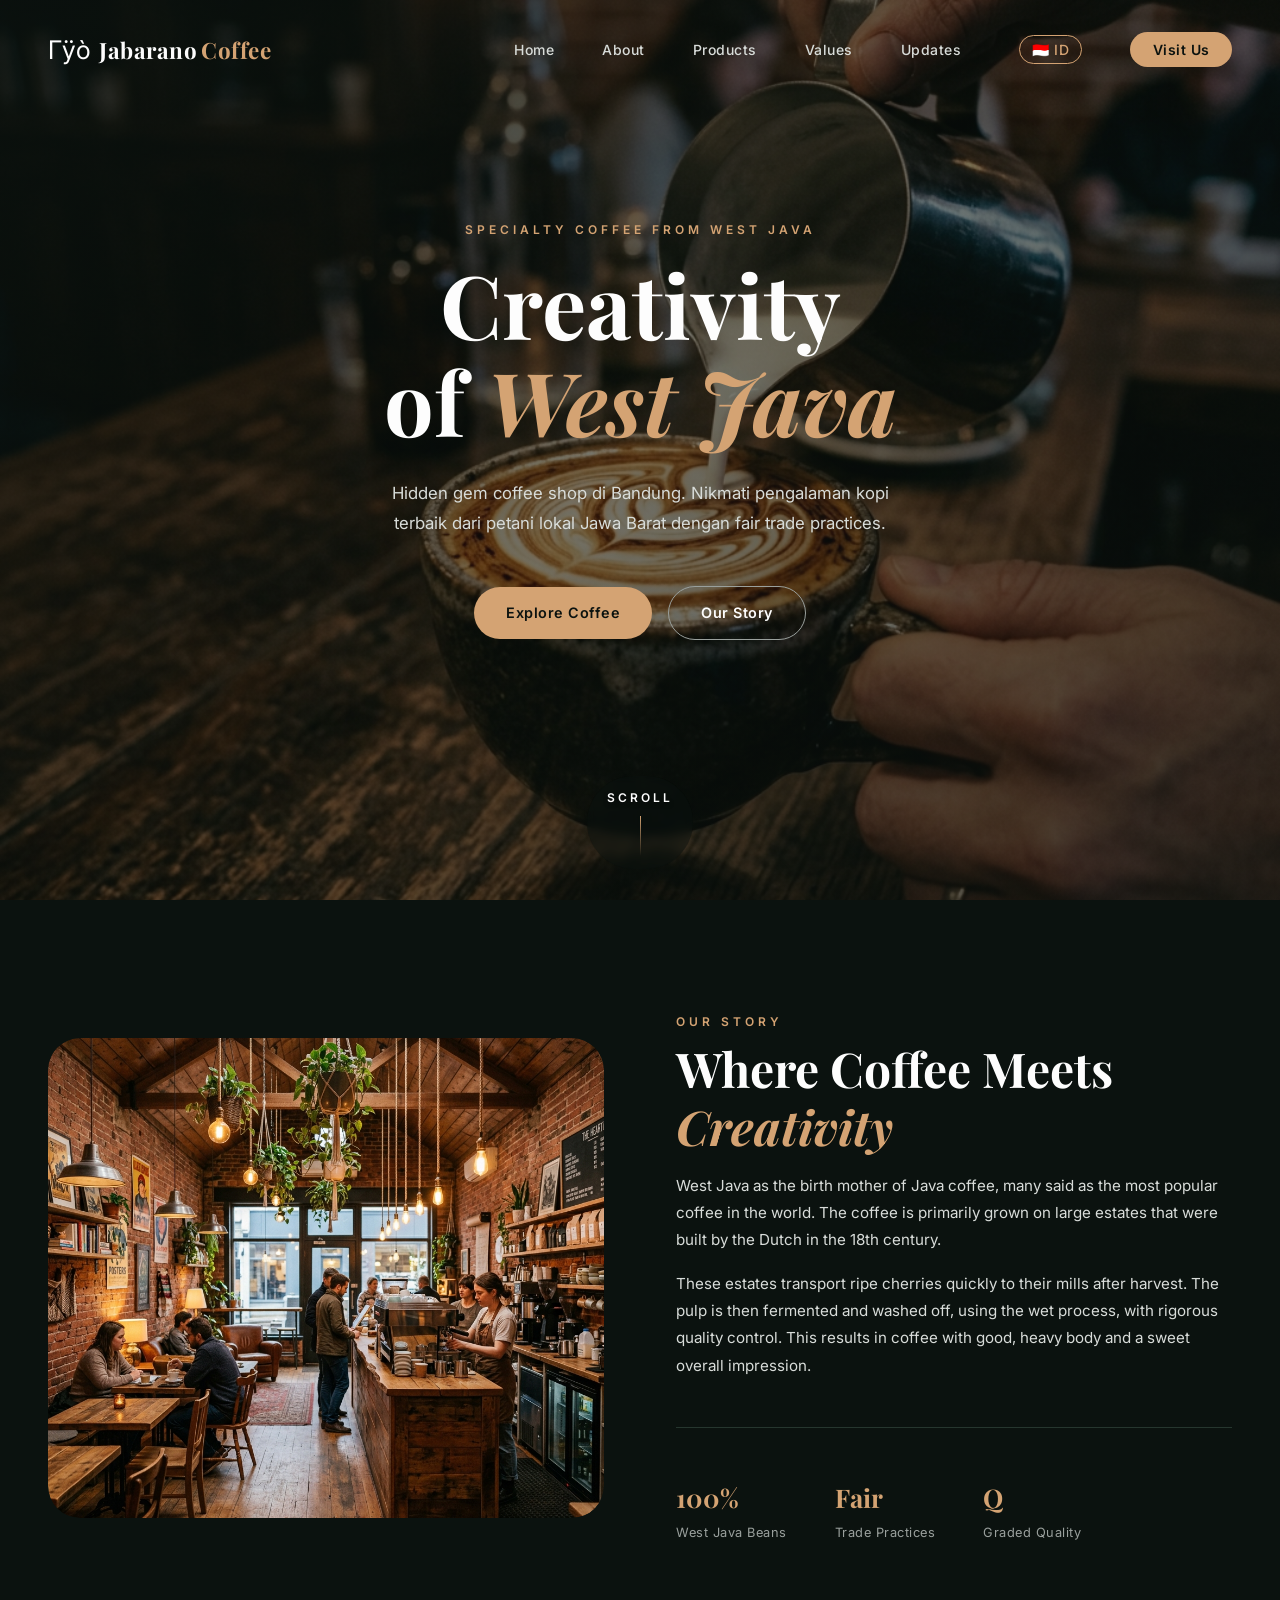
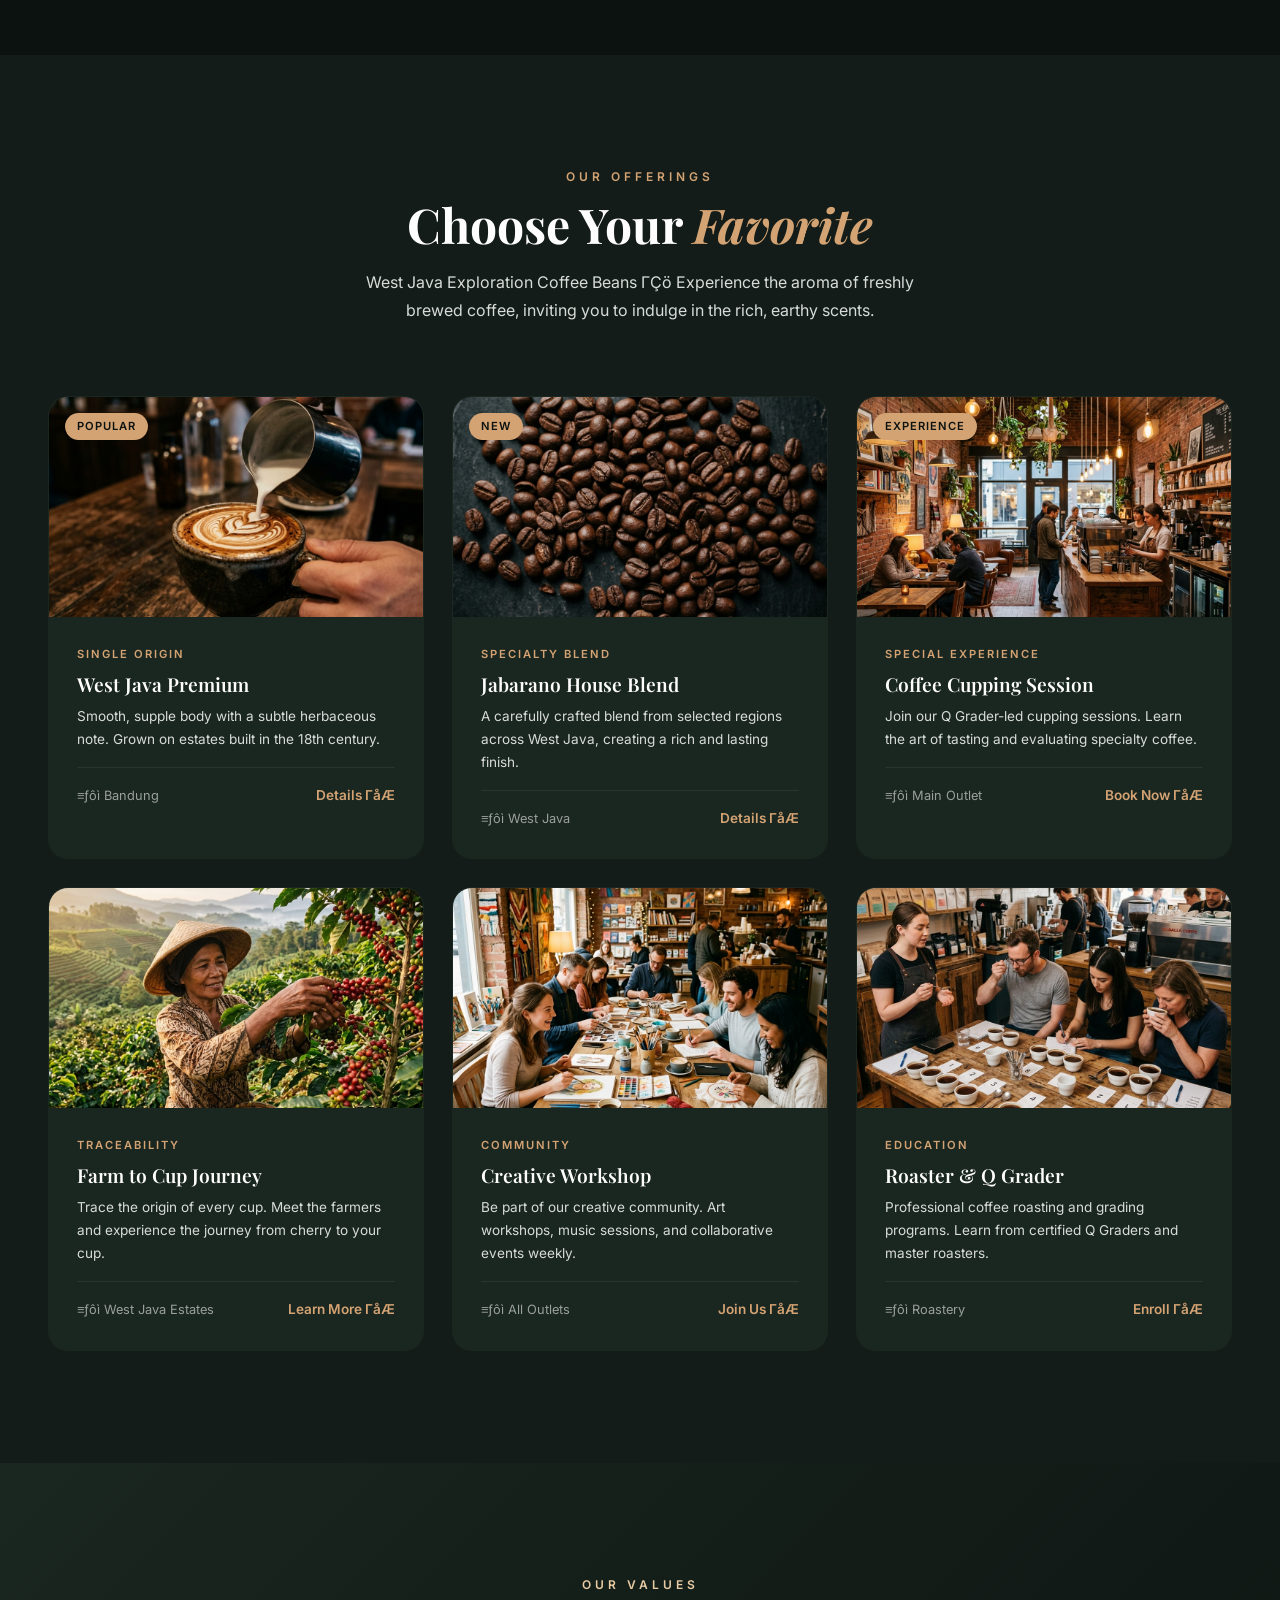
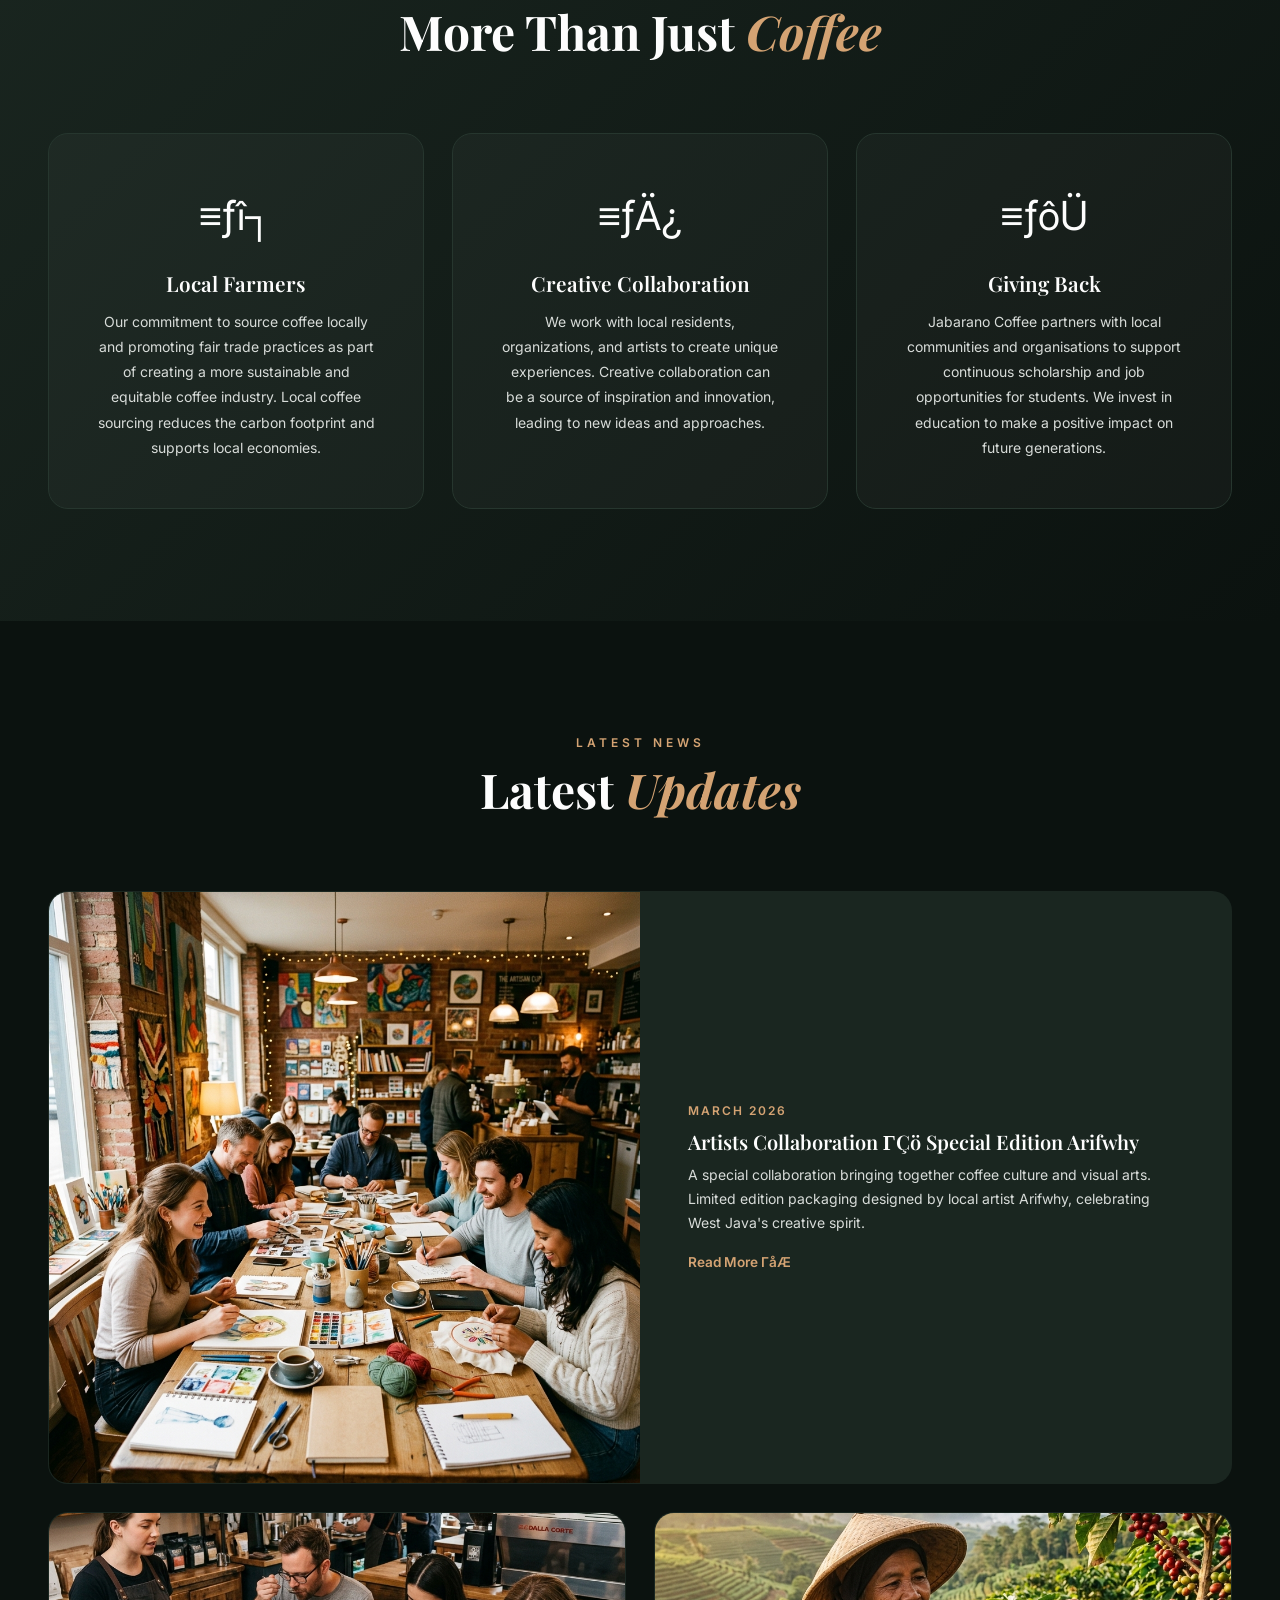
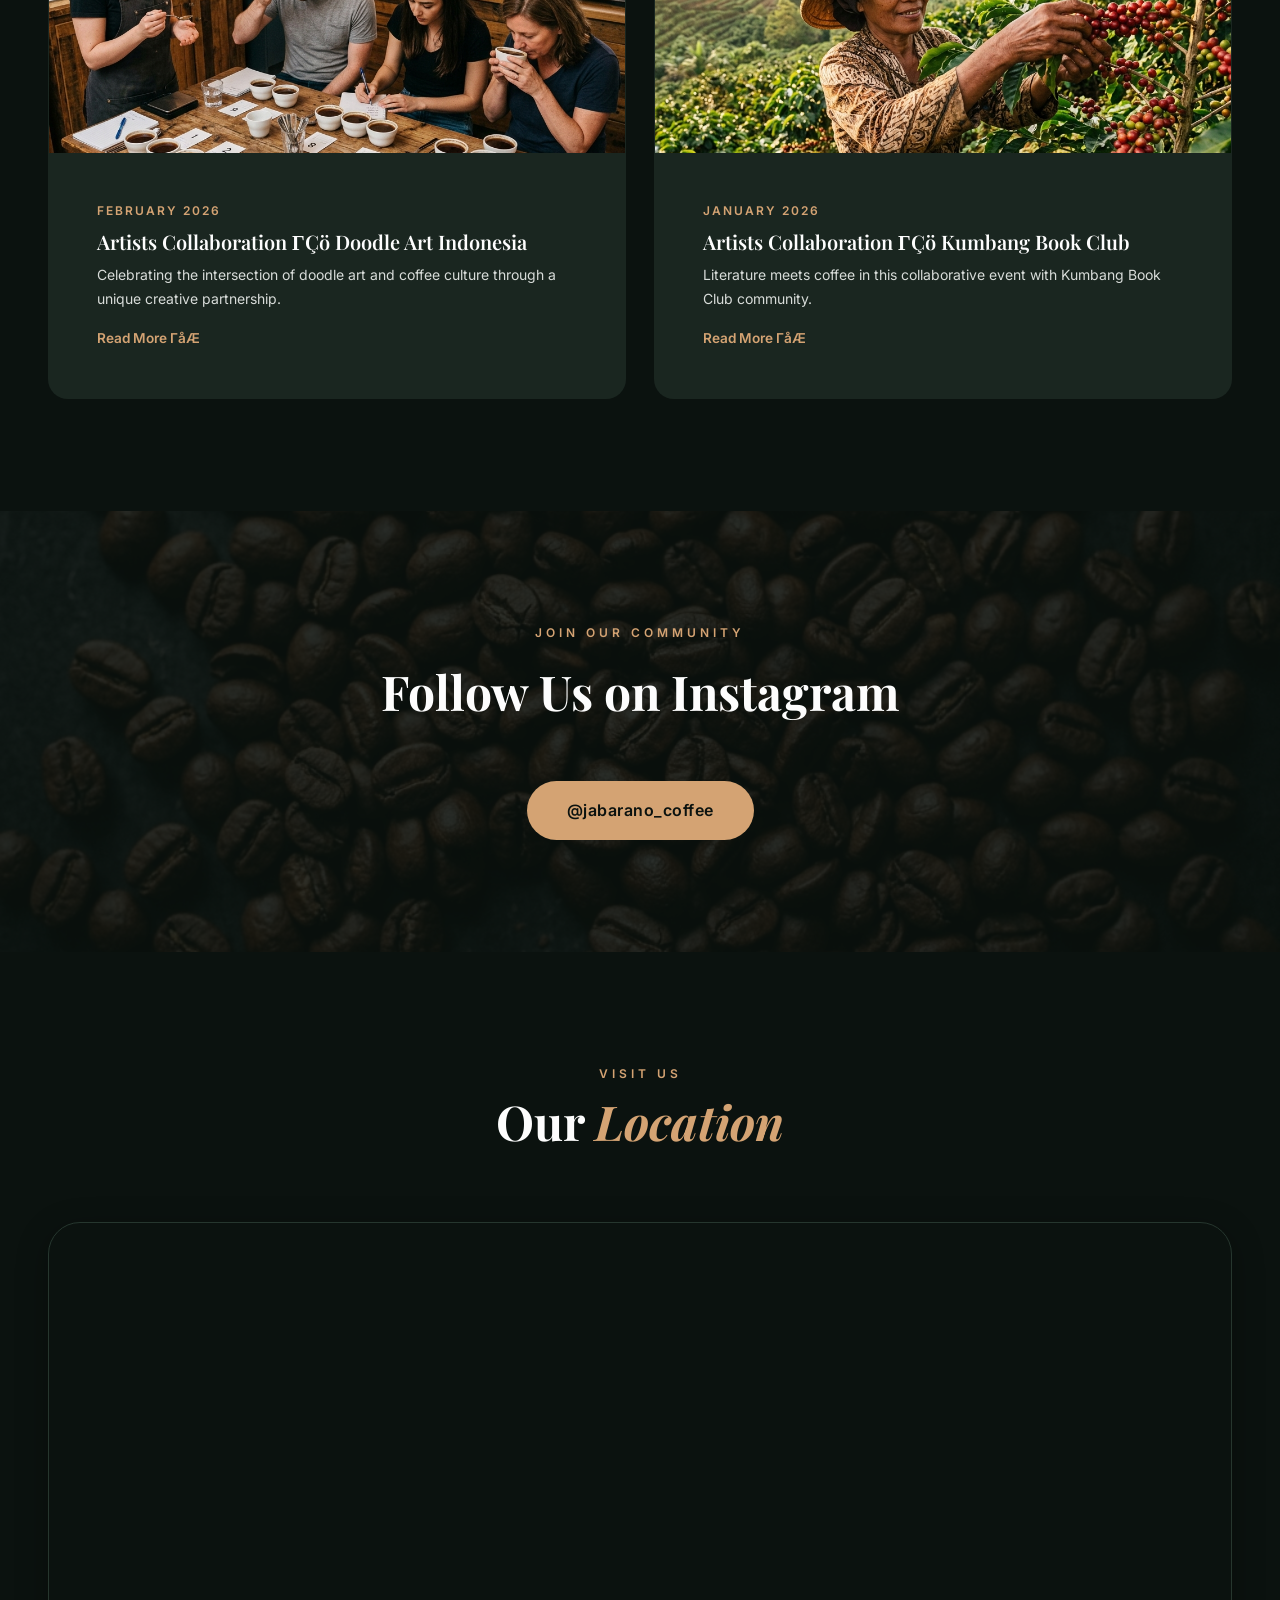
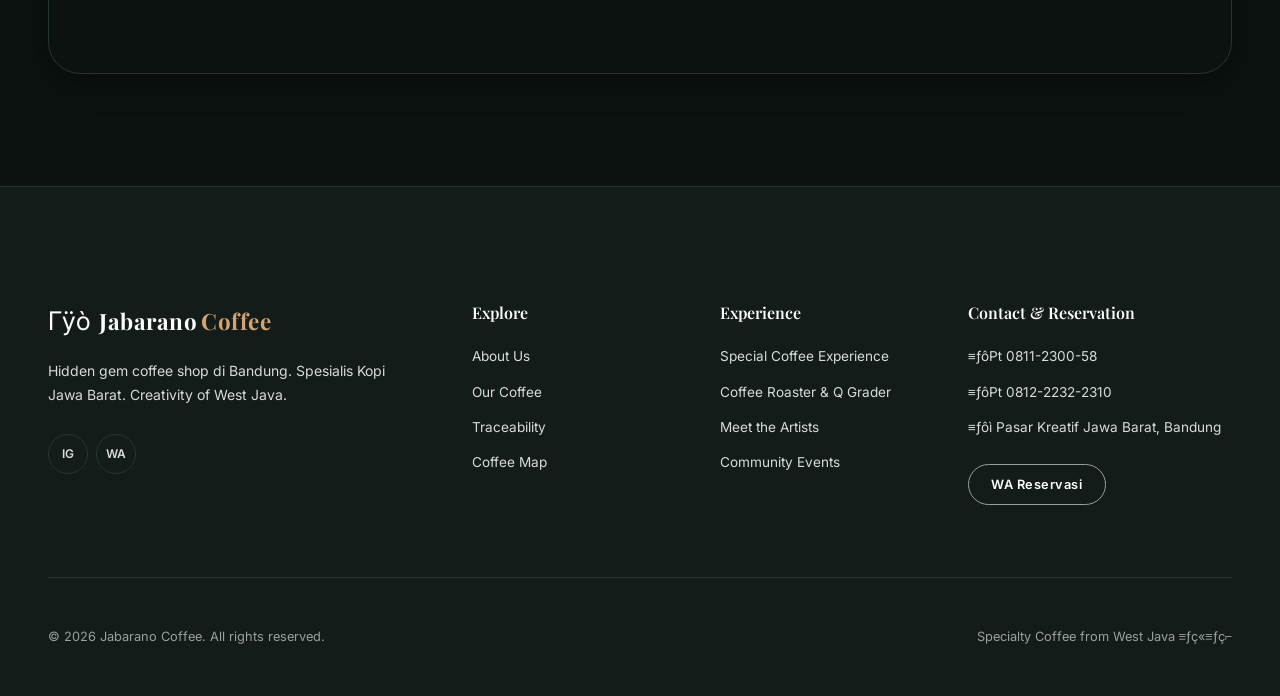
==== index-en.html @ db9e12af "update" ====
<!DOCTYPE html>
<html lang="id">
<head>
    <meta charset="UTF-8">
    <meta name="viewport" content="width=device-width, initial-scale=1.0">
    <meta name="description" content="Jabarano Coffee ΓÇö Hidden Gem Coffee Shop di Bandung. Spesialis Kopi Jawa Barat. Nikmati pengalaman kopi terbaik dari petani lokal.">
    <title>Jabarano Coffee | Specialty Coffee Bandung</title>
    <link rel="stylesheet" href="style.css">
    <link rel="preconnect" href="https://fonts.googleapis.com">
    <link rel="preconnect" href="https://fonts.gstatic.com" crossorigin>
    <link href="https://fonts.googleapis.com/css2?family=Playfair+Display:ital,wght@0,400;0,600;0,700;1,400&family=Inter:wght@300;400;500;600&display=swap" rel="stylesheet">
</head>
<body>

    <!-- ========== NAVBAR (Flexbox) ========== -->
    <nav class="navbar" id="navbar">
        <div class="nav-container">
            <a href="#" class="nav-logo">
                <span class="logo-icon">Γÿò</span>
                <span class="logo-text">Jabarano<span class="logo-accent">Coffee</span></span>
            </a>

            <button class="nav-toggle" id="navToggle" aria-label="Toggle menu">
                <span class="hamburger"></span>
            </button>

            <ul class="nav-menu" id="navMenu">
                <li><a href="#home" class="nav-link">Home</a></li>
                <li><a href="#about" class="nav-link">About</a></li>
                <li><a href="#products" class="nav-link">Products</a></li>
                <li><a href="#values" class="nav-link">Values</a></li>
                <li><a href="#updates" class="nav-link">Updates</a></li>
                <li><a href="index.html" class="nav-link" style="border: 1px solid var(--clr-accent); color: var(--clr-accent); padding: 5px 12px; border-radius: var(--radius-full); margin-left: 10px;">🇮🇩 ID</a></li>
                <li><a href="#contact" class="nav-link nav-link--cta">Visit Us</a></li>
            </ul>
        </div>
    </nav>

   
    <header class="hero" id="home">
        <div class="hero-overlay"></div>
        <div class="hero-content">
            <p class="hero-tagline">SPECIALTY COFFEE FROM WEST JAVA</p>
            <h1 class="hero-title">Creativity<br>of <em>West Java</em></h1>
            <p class="hero-description">
                Hidden gem coffee shop di Bandung. Nikmati pengalaman kopi terbaik 
                dari petani lokal Jawa Barat dengan fair trade practices.
            </p>
            <div class="hero-buttons">
                <a href="#products" class="btn btn-primary">Explore Coffee</a>
                <a href="#about" class="btn btn-outline">Our Story</a>
            </div>
        </div>
        <div class="hero-scroll-indicator">
            <span class="scroll-text">Scroll</span>
            <span class="scroll-line"></span>
        </div>
    </header>

    
    <section class="about" id="about">
        <div class="container">
            <div class="about-grid">
                <div class="about-image-wrapper">
                    <img src="images/cafe-interior.png" alt="Interior Jabarano Coffee" class="about-image">
                    <div class="about-image-accent"></div>
                </div>
                <div class="about-content">
                    <p class="section-label">OUR STORY</p>
                    <h2 class="section-title">Where Coffee Meets <em>Creativity</em></h2>
                    <p class="about-text">
                        West Java as the birth mother of Java coffee, many said as the most popular 
                        coffee in the world. The coffee is primarily grown on large estates that were 
                        built by the Dutch in the 18th century.
                    </p>
                    <p class="about-text">
                        These estates transport ripe cherries quickly to their mills after harvest. 
                        The pulp is then fermented and washed off, using the wet process, with 
                        rigorous quality control. This results in coffee with good, heavy body 
                        and a sweet overall impression.
                    </p>
                    <div class="about-stats">
                        <div class="stat-item">
                            <span class="stat-number">100%</span>
                            <span class="stat-label">West Java Beans</span>
                        </div>
                        <div class="stat-item">
                            <span class="stat-number">Fair</span>
                            <span class="stat-label">Trade Practices</span>
                        </div>
                        <div class="stat-item">
                            <span class="stat-number">Q</span>
                            <span class="stat-label">Graded Quality</span>
                        </div>
                    </div>
                </div>
            </div>
        </div>
    </section>

    
    <section class="products" id="products">
        <div class="container">
            <div class="section-header">
                <p class="section-label">OUR OFFERINGS</p>
                <h2 class="section-title">Choose Your <em>Favorite</em></h2>
                <p class="section-subtitle">West Java Exploration Coffee Beans ΓÇö Experience the aroma of freshly brewed coffee, inviting you to indulge in the rich, earthy scents.</p>
            </div>
            <div class="products-grid">
                
                <div class="product-card">
                    <div class="card-image-wrapper">
                        <img src="images/hero-coffee.png" alt="Single Origin West Java" class="card-image">
                        <span class="card-badge">Popular</span>
                    </div>
                    <div class="card-body">
                        <span class="card-category">Single Origin</span>
                        <h3 class="card-title">West Java Premium</h3>
                        <p class="card-text">Smooth, supple body with a subtle herbaceous note. Grown on estates built in the 18th century.</p>
                        <div class="card-footer">
                            <span class="card-origin">≡ƒôì Bandung</span>
                            <a href="#" class="card-link">Details ΓåÆ</a>
                        </div>
                    </div>
                </div>
               
                <div class="product-card">
                    <div class="card-image-wrapper">
                        <img src="images/coffee-beans.png" alt="Specialty Blend" class="card-image">
                        <span class="card-badge">New</span>
                    </div>
                    <div class="card-body">
                        <span class="card-category">Specialty Blend</span>
                        <h3 class="card-title">Jabarano House Blend</h3>
                        <p class="card-text">A carefully crafted blend from selected regions across West Java, creating a rich and lasting finish.</p>
                        <div class="card-footer">
                            <span class="card-origin">≡ƒôì West Java</span>
                            <a href="#" class="card-link">Details ΓåÆ</a>
                        </div>
                    </div>
                </div>
      
                <div class="product-card">
                    <div class="card-image-wrapper">
                        <img src="images/cafe-interior.png" alt="Coffee Experience" class="card-image">
                        <span class="card-badge">Experience</span>
                    </div>
                    <div class="card-body">
                        <span class="card-category">Special Experience</span>
                        <h3 class="card-title">Coffee Cupping Session</h3>
                        <p class="card-text">Join our Q Grader-led cupping sessions. Learn the art of tasting and evaluating specialty coffee.</p>
                        <div class="card-footer">
                            <span class="card-origin">≡ƒôì Main Outlet</span>
                            <a href="#" class="card-link">Book Now ΓåÆ</a>
                        </div>
                    </div>
                </div>
                
                <div class="product-card">
                    <div class="card-image-wrapper">
                        <img src="images/coffee-farmers.png" alt="Farm Visit" class="card-image">
                    </div>
                    <div class="card-body">
                        <span class="card-category">Traceability</span>
                        <h3 class="card-title">Farm to Cup Journey</h3>
                        <p class="card-text">Trace the origin of every cup. Meet the farmers and experience the journey from cherry to your cup.</p>
                        <div class="card-footer">
                            <span class="card-origin">≡ƒôì West Java Estates</span>
                            <a href="#" class="card-link">Learn More ΓåÆ</a>
                        </div>
                    </div>
                </div>
                
                <div class="product-card">
                    <div class="card-image-wrapper">
                        <img src="images/coffee-community.png" alt="Community Events" class="card-image">
                    </div>
                    <div class="card-body">
                        <span class="card-category">Community</span>
                        <h3 class="card-title">Creative Workshop</h3>
                        <p class="card-text">Be part of our creative community. Art workshops, music sessions, and collaborative events weekly.</p>
                        <div class="card-footer">
                            <span class="card-origin">≡ƒôì All Outlets</span>
                            <a href="#" class="card-link">Join Us ΓåÆ</a>
                        </div>
                    </div>
                </div>
             
                <div class="product-card">
                    <div class="card-image-wrapper">
                        <img src="images/coffee-education.png" alt="Roaster Program" class="card-image">
                    </div>
                    <div class="card-body">
                        <span class="card-category">Education</span>
                        <h3 class="card-title">Roaster & Q Grader</h3>
                        <p class="card-text">Professional coffee roasting and grading programs. Learn from certified Q Graders and master roasters.</p>
                        <div class="card-footer">
                            <span class="card-origin">≡ƒôì Roastery</span>
                            <a href="#" class="card-link">Enroll ΓåÆ</a>
                        </div>
                    </div>
                </div>
            </div>
        </div>
    </section>

    
    <section class="values" id="values">
        <div class="container">
            <div class="section-header section-header--light">
                <p class="section-label section-label--light">OUR VALUES</p>
                <h2 class="section-title section-title--light">More Than Just <em>Coffee</em></h2>
            </div>
            <div class="values-grid">
                <div class="value-card">
                    <div class="value-icon">≡ƒî┐</div>
                    <h3 class="value-title">Local Farmers</h3>
                    <p class="value-text">
                        Our commitment to source coffee locally and promoting fair trade practices 
                        as part of creating a more sustainable and equitable coffee industry.
                        Local coffee sourcing reduces the carbon footprint and supports local economies.
                    </p>
                </div>
                <div class="value-card">
                    <div class="value-icon">≡ƒÄ¿</div>
                    <h3 class="value-title">Creative Collaboration</h3>
                    <p class="value-text">
                        We work with local residents, organizations, and artists to create unique 
                        experiences. Creative collaboration can be a source of inspiration and innovation, 
                        leading to new ideas and approaches.
                    </p>
                </div>
                <div class="value-card">
                    <div class="value-icon">≡ƒôÜ</div>
                    <h3 class="value-title">Giving Back</h3>
                    <p class="value-text">
                        Jabarano Coffee partners with local communities and organisations to support 
                        continuous scholarship and job opportunities for students. 
                        We invest in education to make a positive impact on future generations.
                    </p>
                </div>
            </div>
        </div>
    </section>

    
    <section class="updates" id="updates">
        <div class="container">
            <div class="section-header">
                <p class="section-label">LATEST NEWS</p>
                <h2 class="section-title">Latest <em>Updates</em></h2>
            </div>
            <div class="updates-grid">
                <article class="update-card update-card--featured">
                    <div class="update-image-wrapper">
                        <img src="images/coffee-community.png" alt="Artists Collaboration" class="update-image">
                    </div>
                    <div class="update-body">
                        <span class="update-date">March 2026</span>
                        <h3 class="update-title">Artists Collaboration ΓÇö Special Edition Arifwhy</h3>
                        <p class="update-text">A special collaboration bringing together coffee culture and visual arts. Limited edition packaging designed by local artist Arifwhy, celebrating West Java's creative spirit.</p>
                        <a href="#" class="card-link">Read More ΓåÆ</a>
                    </div>
                </article>
                <article class="update-card">
                    <div class="update-image-wrapper">
                        <img src="images/coffee-education.png" alt="Doodle Art Collaboration" class="update-image">
                    </div>
                    <div class="update-body">
                        <span class="update-date">February 2026</span>
                        <h3 class="update-title">Artists Collaboration ΓÇö Doodle Art Indonesia</h3>
                        <p class="update-text">Celebrating the intersection of doodle art and coffee culture through a unique creative partnership.</p>
                        <a href="#" class="card-link">Read More ΓåÆ</a>
                    </div>
                </article>
                <article class="update-card">
                    <div class="update-image-wrapper">
                        <img src="images/coffee-farmers.png" alt="Kumbang Book Club" class="update-image">
                    </div>
                    <div class="update-body">
                        <span class="update-date">January 2026</span>
                        <h3 class="update-title">Artists Collaboration ΓÇö Kumbang Book Club</h3>
                        <p class="update-text">Literature meets coffee in this collaborative event with Kumbang Book Club community.</p>
                        <a href="#" class="card-link">Read More ΓåÆ</a>
                    </div>
                </article>
            </div>
        </div>
    </section>

    <section class="cta-banner">
        <div class="cta-overlay"></div>
        <div class="cta-content">
            <p class="cta-label">JOIN OUR COMMUNITY</p>
            <h2 class="cta-title">Follow Us on Instagram</h2>
            <a href="http://www.instagram.com/jabarano_coffee" target="_blank" rel="noopener noreferrer" class="btn btn-primary btn-large">@jabarano_coffee</a>
        </div>
    </section>

    <section class="location" id="location">
        <div class="container">
            <div class="section-header">
                <p class="section-label">VISIT US</p>
                <h2 class="section-title">Our <em>Location</em></h2>
            </div>
            <div class="map-wrapper">
                <iframe src="https://maps.google.com/maps?q=Jabarano+Coffee+Pasar+Kreatif+Jawa+Barat,+Bandung&t=&z=15&ie=UTF8&iwloc=&output=embed" width="100%" height="450" style="border:0;" allowfullscreen="" loading="lazy" referrerpolicy="no-referrer-when-downgrade"></iframe>
            </div>
        </div>
    </section>

    <footer class="footer" id="contact">
        <div class="container">
            <div class="footer-grid">
                <div class="footer-brand">
                    <a href="#" class="footer-logo">
                        <span class="logo-icon">Γÿò</span>
                        <span class="logo-text">Jabarano<span class="logo-accent">Coffee</span></span>
                    </a>
                    <p class="footer-brand-text">
                        Hidden gem coffee shop di Bandung. Spesialis Kopi Jawa Barat. 
                        Creativity of West Java.
                    </p>
                    <div class="footer-social">
                        <a href="http://www.instagram.com/jabarano_coffee" target="_blank" rel="noopener noreferrer" class="social-link" aria-label="Instagram">IG</a>
                        <a href="https://wa.me/620811230058" target="_blank" rel="noopener noreferrer" class="social-link" aria-label="WhatsApp">WA</a>
                    </div>
                </div>
                <div class="footer-links">
                    <h4 class="footer-heading">Explore</h4>
                    <ul class="footer-list">
                        <li><a href="#about">About Us</a></li>
                        <li><a href="#products">Our Coffee</a></li>
                        <li><a href="#">Traceability</a></li>
                        <li><a href="#">Coffee Map</a></li>
                    </ul>
                </div>
                <div class="footer-links">
                    <h4 class="footer-heading">Experience</h4>
                    <ul class="footer-list">
                        <li><a href="#">Special Coffee Experience</a></li>
                        <li><a href="#">Coffee Roaster & Q Grader</a></li>
                        <li><a href="#">Meet the Artists</a></li>
                        <li><a href="#">Community Events</a></li>
                    </ul>
                </div>
                <div class="footer-contact">
                    <h4 class="footer-heading">Contact & Reservation</h4>
                    <ul class="footer-list">
                        <li><a href="https://wa.me/620811230058">≡ƒô₧ 0811-2300-58</a></li>
                        <li><a href="https://wa.me/6281222322310">≡ƒô₧ 0812-2232-2310</a></li>
                        <li><a href="#">≡ƒôì Pasar Kreatif Jawa Barat, Bandung</a></li>
                    </ul>
                    <a href="https://linktr.ee/jabarano_coffee" target="_blank" rel="noopener noreferrer" class="btn btn-outline btn-small footer-cta">WA Reservasi</a>
                </div>
            </div>
            <div class="footer-bottom">
                <p>&copy; 2026 Jabarano Coffee. All rights reserved.</p>
                <p>Specialty Coffee from West Java ≡ƒç«≡ƒç⌐</p>
            </div>
        </div>
    </footer>

    <script>
        const navToggle = document.getElementById('navToggle');
        const navMenu = document.getElementById('navMenu');
        const navbar = document.getElementById('navbar');

        navToggle.addEventListener('click', function() {
            navMenu.classList.toggle('active');
            navToggle.classList.toggle('active');
        });

        document.querySelectorAll('.nav-link').forEach(function(link) {
            link.addEventListener('click', function() {
                navMenu.classList.remove('active');
                navToggle.classList.remove('active');
            });
        });

        window.addEventListener('scroll', function() {
            if (window.scrollY > 50) {
                navbar.classList.add('scrolled');
            } else {
                navbar.classList.remove('scrolled');
            }
        });
    </script>
</body>
</html>
---- style.css ----
:root {
    /* Deep Forest/Earth Tones for a fresh West Java vibe */
    --clr-bg:          #0b120f;
    --clr-bg-alt:      #131c18;
    --clr-surface:     #1a2620;
    --clr-surface-alt: #26362e;

    /* Latte / Gold Accent */
    --clr-accent:      #d4a373;
    --clr-accent-light:#e9cca4;
    --clr-accent-dark: #b58052;

    --clr-text:        #fdfdfd;
    --clr-text-muted:  #d8dcd9;
    --clr-text-dim:    #9aa09d;

    --clr-white:       #FFFFFF;
    --clr-black:       #000000;
    --clr-overlay:     rgba(11, 18, 15, 0.75);

    --ff-heading: 'Playfair Display', Georgia, serif;
    --ff-body:    'Inter', -apple-system, sans-serif;

    --space-xs:   0.5rem;
    --space-sm:   1rem;
    --space-md:   1.75rem; /* slightly increased padding */
    --space-lg:   3rem;
    --space-xl:   4.5rem;
    --space-xxl:  7rem;

    --radius-sm:  12px;
    --radius-md:  20px; /* Softer rounded corners */
    --radius-lg:  32px;
    --radius-full: 9999px;

    --transition: 0.4s cubic-bezier(0.16, 1, 0.3, 1);
    --transition-fast: 0.25s ease;
}

*, *::before, *::after {
    margin: 0;
    padding: 0;
    box-sizing: border-box;
}

html {
    scroll-behavior: smooth;
    font-size: 16px;
}

body {
    font-family: var(--ff-body);
    background-color: var(--clr-bg);
    color: var(--clr-text);
    line-height: 1.7;
    overflow-x: hidden;    
}

a {
    color: inherit;
    text-decoration: none;
}

ul {
    list-style: none;
}

img {
    max-width: 100%;
    height: auto;
    display: block;
}

.container {
    width: 100%;
    max-width: 1240px;
    margin: 0 auto;
    padding: 0 var(--space-md);
}


.navbar {
    position: fixed;            
    top: 0;
    left: 0;
    width: 100%;
    z-index: 1000;              
    padding: var(--space-md) 0;
    transition: var(--transition);
    background: transparent;
}

.navbar.scrolled {
    background: rgba(11, 18, 15, 0.92);
    backdrop-filter: blur(12px);
    -webkit-backdrop-filter: blur(12px);
    padding: var(--space-sm) 0;
    box-shadow: 0 2px 24px rgba(0, 0, 0, 0.3);
}

.nav-container {
    max-width: 1240px;
    margin: 0 auto;
    padding: 0 var(--space-md);
    display: flex;                          
    justify-content: space-between;         
    align-items: center;                    
}

.nav-logo {
    display: flex;                         
    align-items: center;                    
    gap: var(--space-xs);
    z-index: 1001;                         
}

.logo-icon {
    font-size: 1.6rem;
}

.logo-text {
    font-family: var(--ff-heading);
    font-size: 1.4rem;
    font-weight: 700;
    color: var(--clr-text);
    letter-spacing: 0.5px;
}

.logo-accent {
    color: var(--clr-accent);
    margin-left: 4px;
}

.nav-menu {
    display: flex;                          
    align-items: center;                    
    gap: var(--space-lg);
}

.nav-link {
    font-size: 0.875rem;
    font-weight: 500;
    letter-spacing: 0.5px;
    color: var(--clr-text-muted);
    transition: var(--transition-fast);
    position: relative;                    
}

.nav-link::after {
    content: '';
    position: absolute;                    
    bottom: -4px;
    left: 0;
    width: 0%;
    height: 2px;
    background: var(--clr-accent);
    transition: var(--transition);
}

.nav-link:hover {
    color: var(--clr-accent-light);
}

.nav-link:hover::after {
    width: 100%;
}

.nav-link--cta {
    background: var(--clr-accent);
    color: var(--clr-bg) !important;
    padding: 0.55rem 1.4rem;
    border-radius: var(--radius-full);
    font-weight: 600;
}

.nav-link--cta::after {
    display: none;
}

.nav-link--cta:hover {
    background: var(--clr-accent-light);
    color: var(--clr-bg) !important;
    transform: translateY(-1px);
}


.nav-toggle {
    display: none;
    flex-direction: column;
    justify-content: center;
    align-items: center;
    width: 36px;
    height: 36px;
    background: none;
    border: none;
    cursor: pointer;
    z-index: 1001;                         
}

.hamburger {
    display: block;
    width: 22px;
    height: 2px;
    background: var(--clr-text);
    position: relative;                      
    transition: var(--transition-fast);
}

.hamburger::before,
.hamburger::after {
    content: '';
    position: absolute;                      
    width: 22px;
    height: 2px;
    background: var(--clr-text);
    transition: var(--transition-fast);
}

.hamburger::before { top: -7px; }
.hamburger::after  { top: 7px;  }

.nav-toggle.active .hamburger {
    background: transparent;
}
.nav-toggle.active .hamburger::before {
    transform: rotate(45deg);
    top: 0;
}
.nav-toggle.active .hamburger::after {
    transform: rotate(-45deg);
    top: 0;
}



.hero {
    position: relative;                     
    min-height: 100vh;
    display: flex;                         
    align-items: center;
    justify-content: center;
    background: url('images/hero-coffee.png') center/cover no-repeat;
    overflow: hidden;                        
}

.hero-overlay {
    position: absolute;                    
    inset: 0;
    background: linear-gradient(
        135deg,
        rgba(11, 18, 15, 0.88) 0%,
        rgba(11, 18, 15, 0.55) 50%,
        rgba(11, 18, 15, 0.75) 100%
    );
    z-index: 1;                            
}

.hero-content {
    position: relative;                     
    z-index: 2;                             
    text-align: center;
    max-width: 700px;
    padding: var(--space-xl) var(--space-md);
    padding-bottom: 7rem; 
}

.hero-tagline {
    font-size: 0.75rem;
    font-weight: 600;
    letter-spacing: 4px;
    color: var(--clr-accent);
    margin-bottom: var(--space-sm);
    text-transform: uppercase;
}

.hero-title {
    font-family: var(--ff-heading);
    font-size: clamp(2.8rem, 8vw, 5.5rem);
    line-height: 1.1;
    font-weight: 700;
    color: var(--clr-text);
    margin-bottom: var(--space-md);
}

.hero-title em {
    color: var(--clr-accent);
    font-style: italic;
}

.hero-description {
    font-size: 1.05rem;
    color: var(--clr-text-muted);
    max-width: 500px;
    margin: 0 auto var(--space-lg);
    line-height: 1.8;
}

.hero-buttons {
    display: flex;                          /* display flex */
    justify-content: center;                /* justify-content */
    align-items: center;                     /* align-items */
    gap: var(--space-sm);
    flex-wrap: wrap;
}

/* Buttons (reusable) */
.btn {
    display: inline-flex;                   /* display inline-flex */
    align-items: center;
    justify-content: center;
    padding: 0.85rem 2rem;
    border-radius: var(--radius-full);
    font-family: var(--ff-body);
    font-size: 0.9rem;
    font-weight: 600;
    letter-spacing: 0.5px;
    transition: var(--transition);
    cursor: pointer;
    border: none;
}

.btn-primary {
    background: var(--clr-accent);
    color: var(--clr-bg);
}

.btn-primary:hover {
    background: var(--clr-accent-light);
    transform: translateY(-2px);
    box-shadow: 0 8px 30px rgba(200, 150, 90, 0.25);
}

.btn-outline {
    background: transparent;
    color: var(--clr-text);
    border: 1.5px solid var(--clr-text-dim);
}

.btn-outline:hover {
    border-color: var(--clr-accent);
    color: var(--clr-accent);
    transform: translateY(-2px);
}

.btn-large {
    padding: 1rem 2.5rem;
    font-size: 1rem;
}

.btn-small {
    padding: 0.55rem 1.4rem;
    font-size: 0.8rem;
}

/* Scroll indicator */
.hero-scroll-indicator {
    position: absolute;                     /* position absolute */
    bottom: 2rem;
    left: 50%;
    transform: translateX(-50%);
    z-index: 10;                            /* z-index raised to prevent overlap issues */
    display: flex;
    flex-direction: column;
    align-items: center;
    gap: 8px;
    animation: floatUp 2s ease-in-out infinite;
    background: rgba(11, 18, 15, 0.4);      /* Subtle dark pill background */
    padding: 12px 20px;
    border-radius: var(--radius-full);
    backdrop-filter: blur(4px);             /* Glassmorphism to pop against background */
    -webkit-backdrop-filter: blur(4px);
}

.scroll-text {
    font-size: 0.75rem;
    font-weight: 600;
    letter-spacing: 3px;
    text-transform: uppercase;
    color: var(--clr-text);                 /* Brighter white color */
    text-shadow: 0 2px 4px rgba(0,0,0,0.6); /* Text shadow for legibility */
}

.scroll-line {
    width: 1px;
    height: 40px;
    background: linear-gradient(to bottom, var(--clr-accent), transparent);
}

@keyframes floatUp {
    0%, 100% { transform: translateX(-50%) translateY(0); }
    50%      { transform: translateX(-50%) translateY(-8px); }
}



.section-label {
    font-size: 0.75rem;
    font-weight: 600;
    letter-spacing: 4px;
    color: var(--clr-accent);
    text-transform: uppercase;
    margin-bottom: var(--space-xs);
}

.section-label--light {
    color: var(--clr-accent-light);
}

.section-title {
    font-family: var(--ff-heading);
    font-size: clamp(2rem, 5vw, 3rem);
    font-weight: 700;
    line-height: 1.2;
    color: var(--clr-text);
    margin-bottom: var(--space-sm);
}

.section-title--light {
    color: var(--clr-text);
}

.section-title em {
    color: var(--clr-accent);
    font-style: italic;
}

.section-subtitle {
    font-size: 1rem;
    color: var(--clr-text-muted);
    max-width: 600px;
    line-height: 1.7;
}

.section-header {
    text-align: center;
    margin-bottom: var(--space-xl);
}

.section-header .section-subtitle {
    margin: 0 auto;
}



.about {
    padding: var(--space-xxl) 0;
    background: var(--clr-bg);
}

.about-grid {
    display: grid;                          /* CSS GRID */
    grid-template-columns: 1fr 1fr;        /* grid-template-columns */
    gap: var(--space-xl);                   /* gap */
    align-items: center;
}

.about-image-wrapper {
    position: relative;                     /* position relative */
    border-radius: var(--radius-lg);
    overflow: hidden;                        /* overflow hidden */
}

.about-image {
    width: 100%;
    height: 480px;
    object-fit: cover;
    border-radius: var(--radius-lg);
    transition: var(--transition);
}

.about-image-wrapper:hover .about-image {
    transform: scale(1.03);
}

.about-image-accent {
    position: absolute;                     /* position absolute */
    bottom: -12px;
    right: -12px;
    width: 120px;
    height: 120px;
    border: 2px solid var(--clr-accent);
    border-radius: var(--radius-lg);
    z-index: -1;                            /* z-index */
}

.about-content .section-label {
    text-align: left;
}

.about-content .section-title {
    text-align: left;
}

.about-text {
    color: var(--clr-text-muted);
    margin-bottom: var(--space-sm);
    font-size: 0.95rem;
    line-height: 1.8;
}

.about-stats {
    display: flex;                          /* display flex */
    gap: var(--space-lg);
    margin-top: var(--space-lg);
    padding-top: var(--space-lg);
    border-top: 1px solid var(--clr-surface-alt);
}

.stat-item {
    display: flex;
    flex-direction: column;
    gap: 2px;
}

.stat-number {
    font-family: var(--ff-heading);
    font-size: 1.6rem;
    font-weight: 700;
    color: var(--clr-accent);
}

.stat-label {
    font-size: 0.8rem;
    color: var(--clr-text-dim);
    letter-spacing: 0.5px;
}



.products {
    padding: var(--space-xxl) 0;
    background: var(--clr-bg-alt);
}

.products-grid {
    display: grid;                                      /* CSS GRID */
    grid-template-columns: repeat(3, 1fr);             /* 3 kolom desktop */
    gap: var(--space-md);                               /* gap */
}

.product-card {
    background: var(--clr-surface);
    border-radius: var(--radius-md);
    overflow: hidden;                                   /* overflow hidden */
    transition: var(--transition);
    border: 1px solid transparent;
}

.product-card:hover {
    transform: translateY(-6px);
    border-color: var(--clr-accent-dark);
    box-shadow: 0 16px 48px rgba(200, 150, 90, 0.08);
}

.card-image-wrapper {
    position: relative;                                 /* position relative */
    overflow: hidden;                                   /* overflow hidden */
    height: 220px;
}

.card-image {
    width: 100%;
    height: 100%;
    object-fit: cover;
    transition: var(--transition);
}

.product-card:hover .card-image {
    transform: scale(1.08);
}

.card-badge {
    position: absolute;                                 /* position absolute */
    top: var(--space-sm);
    left: var(--space-sm);
    background: var(--clr-accent);
    color: var(--clr-bg);
    font-size: 0.7rem;
    font-weight: 600;
    letter-spacing: 1px;
    padding: 4px 12px;
    border-radius: var(--radius-full);
    text-transform: uppercase;
    z-index: 2;                                         /* z-index */
}

.card-body {
    padding: var(--space-md);
}

.card-category {
    font-size: 0.7rem;
    font-weight: 600;
    letter-spacing: 2px;
    color: var(--clr-accent);
    text-transform: uppercase;
    margin-bottom: var(--space-xs);
    display: block;
}

.card-title {
    font-family: var(--ff-heading);
    font-size: 1.2rem;
    font-weight: 600;
    color: var(--clr-text);
    margin-bottom: var(--space-xs);
    line-height: 1.3;
}

.card-text {
    font-size: 0.85rem;
    color: var(--clr-text-muted);
    line-height: 1.7;
    margin-bottom: var(--space-sm);
}

.card-footer {
    display: flex;                                      /* display flex */
    justify-content: space-between;                     /* justify-content */
    align-items: center;                                 /* align-items */
    padding-top: var(--space-sm);
    border-top: 1px solid var(--clr-surface-alt);
}

.card-origin {
    font-size: 0.8rem;
    color: var(--clr-text-dim);
}

.card-link {
    font-size: 0.85rem;
    font-weight: 600;
    color: var(--clr-accent);
    transition: var(--transition-fast);
}

.card-link:hover {
    color: var(--clr-accent-light);
    letter-spacing: 1px;
}


/* ===========================================================
   6. VALUES SECTION
   =========================================================== */
.values {
    padding: var(--space-xxl) 0;
    background: linear-gradient(135deg, var(--clr-surface) 0%, var(--clr-bg) 100%);
}

.values-grid {
    display: grid;                                      /* CSS GRID */
    grid-template-columns: repeat(3, 1fr);             /* 3 kolom */
    gap: var(--space-md);                               /* gap */
}

.value-card {
    background: rgba(255, 255, 255, 0.03);
    border: 1px solid var(--clr-surface-alt);
    border-radius: var(--radius-md);
    padding: var(--space-lg);
    transition: var(--transition);
    text-align: center;
}

.value-card:hover {
    background: rgba(200, 150, 90, 0.06);
    border-color: var(--clr-accent-dark);
    transform: translateY(-4px);
}

.value-icon {
    font-size: 2.5rem;
    margin-bottom: var(--space-sm);
    display: block;
}

.value-title {
    font-family: var(--ff-heading);
    font-size: 1.3rem;
    font-weight: 600;
    color: var(--clr-text);
    margin-bottom: var(--space-xs);
}

.value-text {
    font-size: 0.875rem;
    color: var(--clr-text-muted);
    line-height: 1.8;
}


/* ===========================================================
   7. UPDATES / ARTICLES SECTION — CSS GRID
   =========================================================== */
.updates {
    padding: var(--space-xxl) 0;
    background: var(--clr-bg);
}

.updates-grid {
    display: grid;                                      /* CSS GRID */
    grid-template-columns: 1fr 1fr;                    /* grid-template-columns */
    gap: var(--space-md);                               /* gap */
}

.update-card {
    background: var(--clr-surface);
    border-radius: var(--radius-md);
    overflow: hidden;                                   /* overflow hidden */
    transition: var(--transition);
    border: 1px solid transparent;
}

.update-card:hover {
    border-color: var(--clr-surface-alt);
    transform: translateY(-4px);
}

.update-card--featured {
    grid-column: 1 / -1;                               /* span full width */
    display: grid;                                      /* CSS GRID */
    grid-template-columns: 1fr 1fr;                    /* grid-template-columns */
}

.update-image-wrapper {
    overflow: hidden;                                   /* overflow hidden */
    height: 240px;
}

.update-card--featured .update-image-wrapper {
    height: 100%;
    min-height: 300px;
}

.update-image {
    width: 100%;
    height: 100%;
    object-fit: cover;
    transition: var(--transition);
}

.update-card:hover .update-image {
    transform: scale(1.05);
}

.update-body {
    padding: var(--space-lg);
    display: flex;
    flex-direction: column;
    justify-content: center;
}

.update-date {
    font-size: 0.75rem;
    font-weight: 600;
    letter-spacing: 2px;
    color: var(--clr-accent);
    text-transform: uppercase;
    margin-bottom: var(--space-xs);
}

.update-title {
    font-family: var(--ff-heading);
    font-size: 1.25rem;
    font-weight: 600;
    color: var(--clr-text);
    margin-bottom: var(--space-xs);
    line-height: 1.3;
}

.update-text {
    font-size: 0.875rem;
    color: var(--clr-text-muted);
    line-height: 1.7;
    margin-bottom: var(--space-sm);
}


/* ===========================================================
   8. CTA BANNER
   =========================================================== */
.cta-banner {
    position: relative;                                 /* position relative */
    padding: var(--space-xxl) 0;
    background: url('images/coffee-beans.png') center/cover no-repeat;
    text-align: center;
    overflow: hidden;                                   /* overflow hidden */
}

.cta-overlay {
    position: absolute;                                 /* position absolute */
    inset: 0;
    background: rgba(11, 18, 15, 0.85);
    z-index: 1;                                         /* z-index */
}

.cta-content {
    position: relative;                                 /* position relative */
    z-index: 2;                                         /* z-index */
}

.cta-label {
    font-size: 0.75rem;
    font-weight: 600;
    letter-spacing: 4px;
    color: var(--clr-accent);
    margin-bottom: var(--space-xs);
}

.cta-title {
    font-family: var(--ff-heading);
    font-size: clamp(2rem, 5vw, 3rem);
    font-weight: 700;
    color: var(--clr-text);
    margin-bottom: var(--space-lg);
}


/* ===========================================================
   9. LOCATION MAP
   =========================================================== */
.location {
    padding: var(--space-xxl) 0;
    background: var(--clr-bg);
}

.map-wrapper {
    position: relative;
    width: 100%;
    border-radius: var(--radius-lg);
    overflow: hidden;
    border: 1px solid var(--clr-surface-alt);
    box-shadow: 0 8px 32px rgba(0,0,0,0.3);
    transition: var(--transition);
}

.map-wrapper:hover {
    border-color: var(--clr-accent-dark);
}

.map-wrapper iframe {
    display: block;
    width: 100%;
    height: 450px;
    filter: invert(90%) hue-rotate(180deg) contrast(1.1); /* Dark mode map effect */
}


/* ===========================================================
   10. FOOTER
   =========================================================== */
.footer {
    padding: var(--space-xxl) 0 var(--space-lg);
    background: var(--clr-bg-alt);
    border-top: 1px solid var(--clr-surface-alt);
}

.footer-grid {
    display: grid;                                      /* CSS GRID */
    grid-template-columns: 2fr 1fr 1fr 1.5fr;         /* grid-template-columns */
    gap: var(--space-xl);                               /* gap */
    margin-bottom: var(--space-xl);
}

.footer-logo {
    display: flex;                                      /* display flex */
    align-items: center;
    gap: var(--space-xs);
    margin-bottom: var(--space-sm);
}

.footer-brand-text {
    font-size: 0.875rem;
    color: var(--clr-text-muted);
    line-height: 1.7;
    margin-bottom: var(--space-md);
}

.footer-social {
    display: flex;                                      /* display flex */
    gap: var(--space-xs);
}

.social-link {
    display: inline-flex;                               /* display inline-flex */
    align-items: center;
    justify-content: center;
    width: 40px;
    height: 40px;
    border: 1px solid var(--clr-surface-alt);
    border-radius: var(--radius-full);
    font-size: 0.75rem;
    font-weight: 600;
    color: var(--clr-text-muted);
    transition: var(--transition-fast);
}

.social-link:hover {
    border-color: var(--clr-accent);
    color: var(--clr-accent);
    background: rgba(200, 150, 90, 0.1);
}

.footer-heading {
    font-family: var(--ff-heading);
    font-size: 1rem;
    font-weight: 600;
    color: var(--clr-text);
    margin-bottom: var(--space-sm);
}

.footer-list li {
    margin-bottom: var(--space-xs);
}

.footer-list a {
    font-size: 0.85rem;
    color: var(--clr-text-muted);
    transition: var(--transition-fast);
}

.footer-list a:hover {
    color: var(--clr-accent);
    padding-left: 4px;
}

.footer-cta {
    margin-top: var(--space-sm);
}

.footer-bottom {
    display: flex;                                      /* display flex */
    justify-content: space-between;                     /* justify-content */
    align-items: center;                                 /* align-items */
    padding-top: var(--space-lg);
    border-top: 1px solid var(--clr-surface-alt);
    font-size: 0.8rem;
    color: var(--clr-text-dim);
}


/* ===========================================================
   10. RESPONSIVE DESIGN — @media queries
   =========================================================== */

/* Tablet: ≤ 1024px */
@media (max-width: 1024px) {
    .about-grid {
        grid-template-columns: 1fr;                    /* 1 kolom */
    }

    .about-image {
        height: 350px;
    }

    .products-grid {
        grid-template-columns: repeat(2, 1fr);         /* 2 kolom tablet */
    }

    .values-grid {
        grid-template-columns: repeat(2, 1fr);         /* 2 kolom */
    }

    .value-card:last-child {
        grid-column: 1 / -1;
    }

    .footer-grid {
        grid-template-columns: 1fr 1fr;               /* 2 kolom */
        gap: var(--space-lg);
    }
}

/* Mobile: ≤ 768px */
@media (max-width: 768px) {
    /* Navbar mobile */
    .nav-toggle {
        display: flex;                                  /* display flex */
    }

    .nav-menu {
        position: fixed;                                /* position fixed */
        top: 0;
        right: -100%;
        width: 75%;
        max-width: 320px;
        height: 100vh;
        background: var(--clr-bg-alt);
        flex-direction: column;
        justify-content: center;
        align-items: center;
        gap: var(--space-lg);
        transition: var(--transition);
        z-index: 999;                                   /* z-index */
        box-shadow: -8px 0 32px rgba(0, 0, 0, 0.5);
    }

    .nav-menu.active {
        right: 0;
    }

    .nav-link {
        font-size: 1rem;
    }

    /* Hero */
    .hero-title {
        font-size: clamp(2.2rem, 10vw, 3.5rem);
    }

    .hero-description {
        font-size: 0.95rem;
    }

    /* Products 1 kolom */
    .products-grid {
        grid-template-columns: 1fr;                    /* 1 kolom mobile */
    }

    /* Values 1 kolom */
    .values-grid {
        grid-template-columns: 1fr;                    /* 1 kolom mobile */
    }

    .value-card:last-child {
        grid-column: auto;
    }

    /* Updates 1 kolom */
    .updates-grid {
        grid-template-columns: 1fr;                    /* 1 kolom mobile */
    }

    .update-card--featured {
        grid-template-columns: 1fr;                    /* 1 kolom */
    }

    .update-card--featured .update-image-wrapper {
        min-height: 200px;
    }

    /* About stats */
    .about-stats {
        flex-wrap: wrap;
        gap: var(--space-md);
    }

    /* Footer */
    .footer-grid {
        grid-template-columns: 1fr;                    /* 1 kolom mobile */
        gap: var(--space-lg);
    }

    .footer-bottom {
        flex-direction: column;
        gap: var(--space-xs);
        text-align: center;
    }
}


@media (max-width: 480px) {
    .hero-buttons {
        flex-direction: column;
        width: 100%;
    }

    .btn {
        width: 100%;
        text-align: center;
    }

    .card-image-wrapper {
        height: 180px;
    }

    .about-image {
        height: 260px;
    }
}
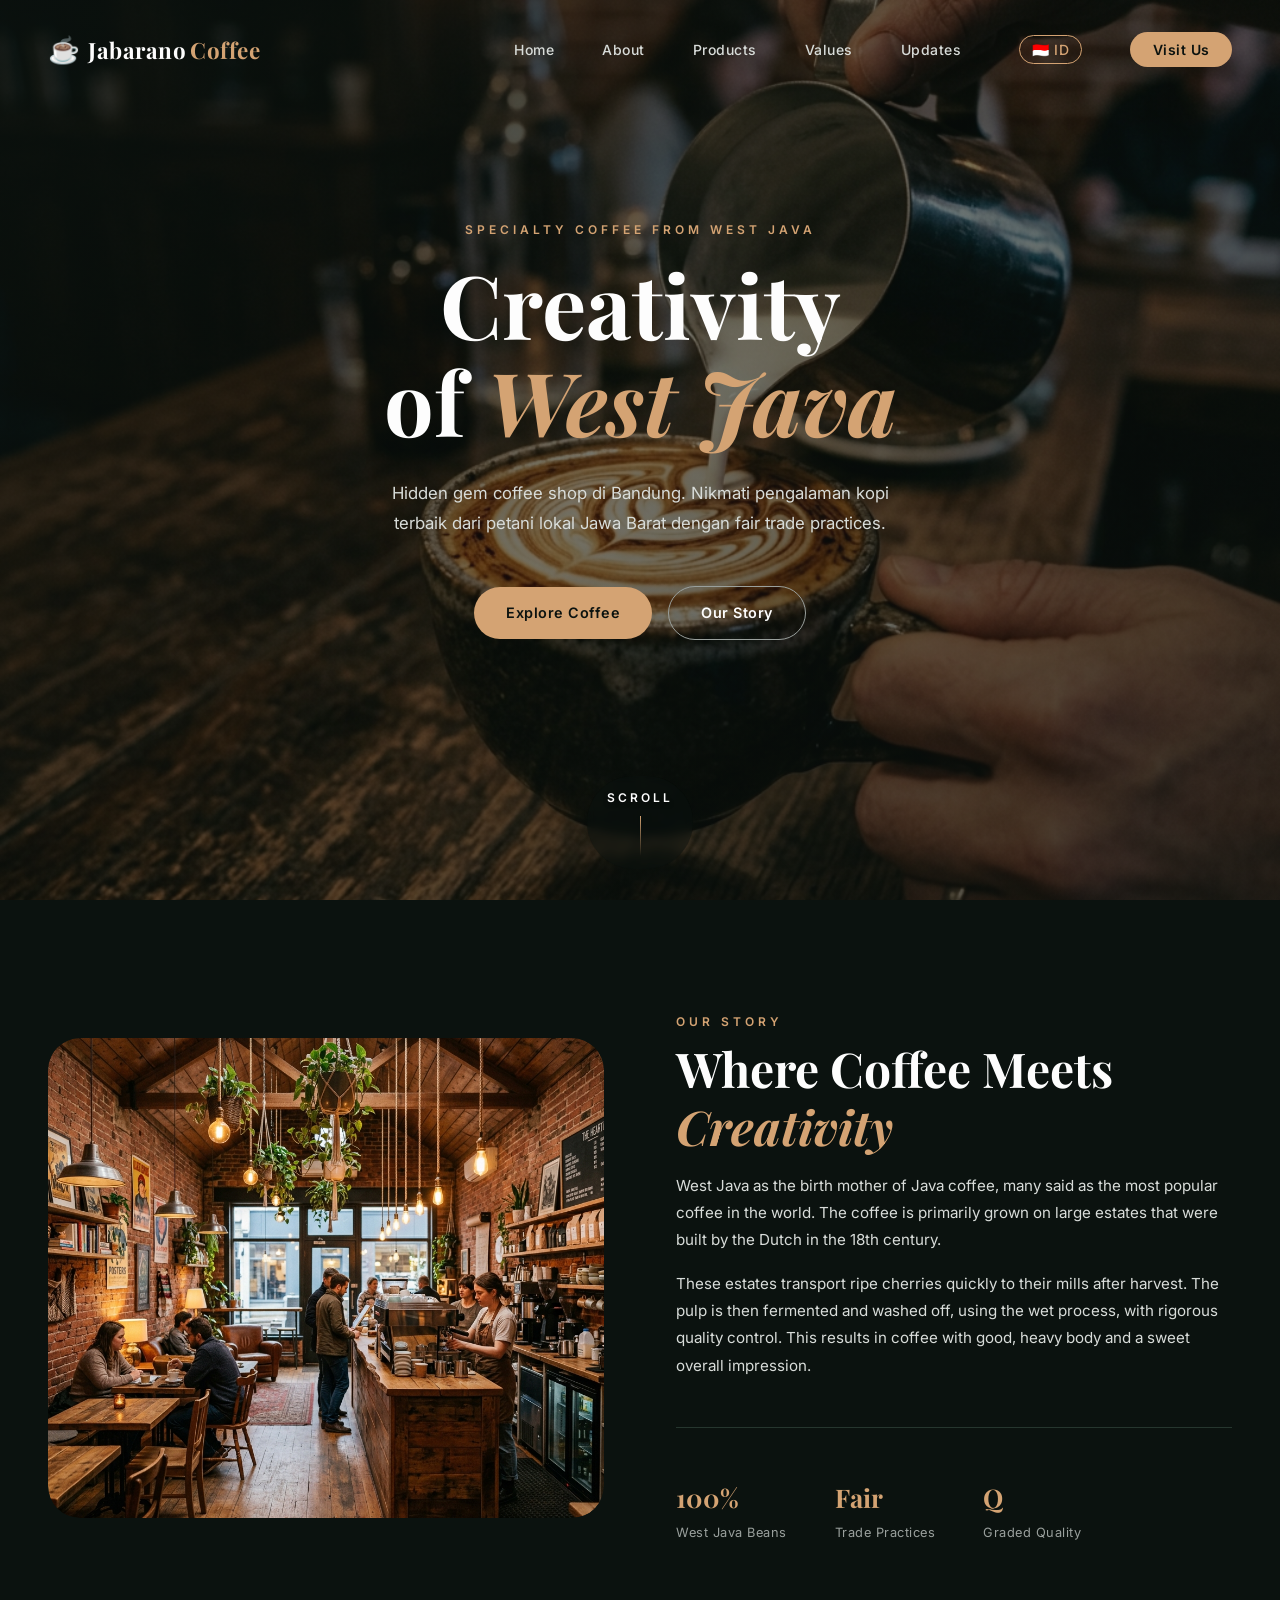
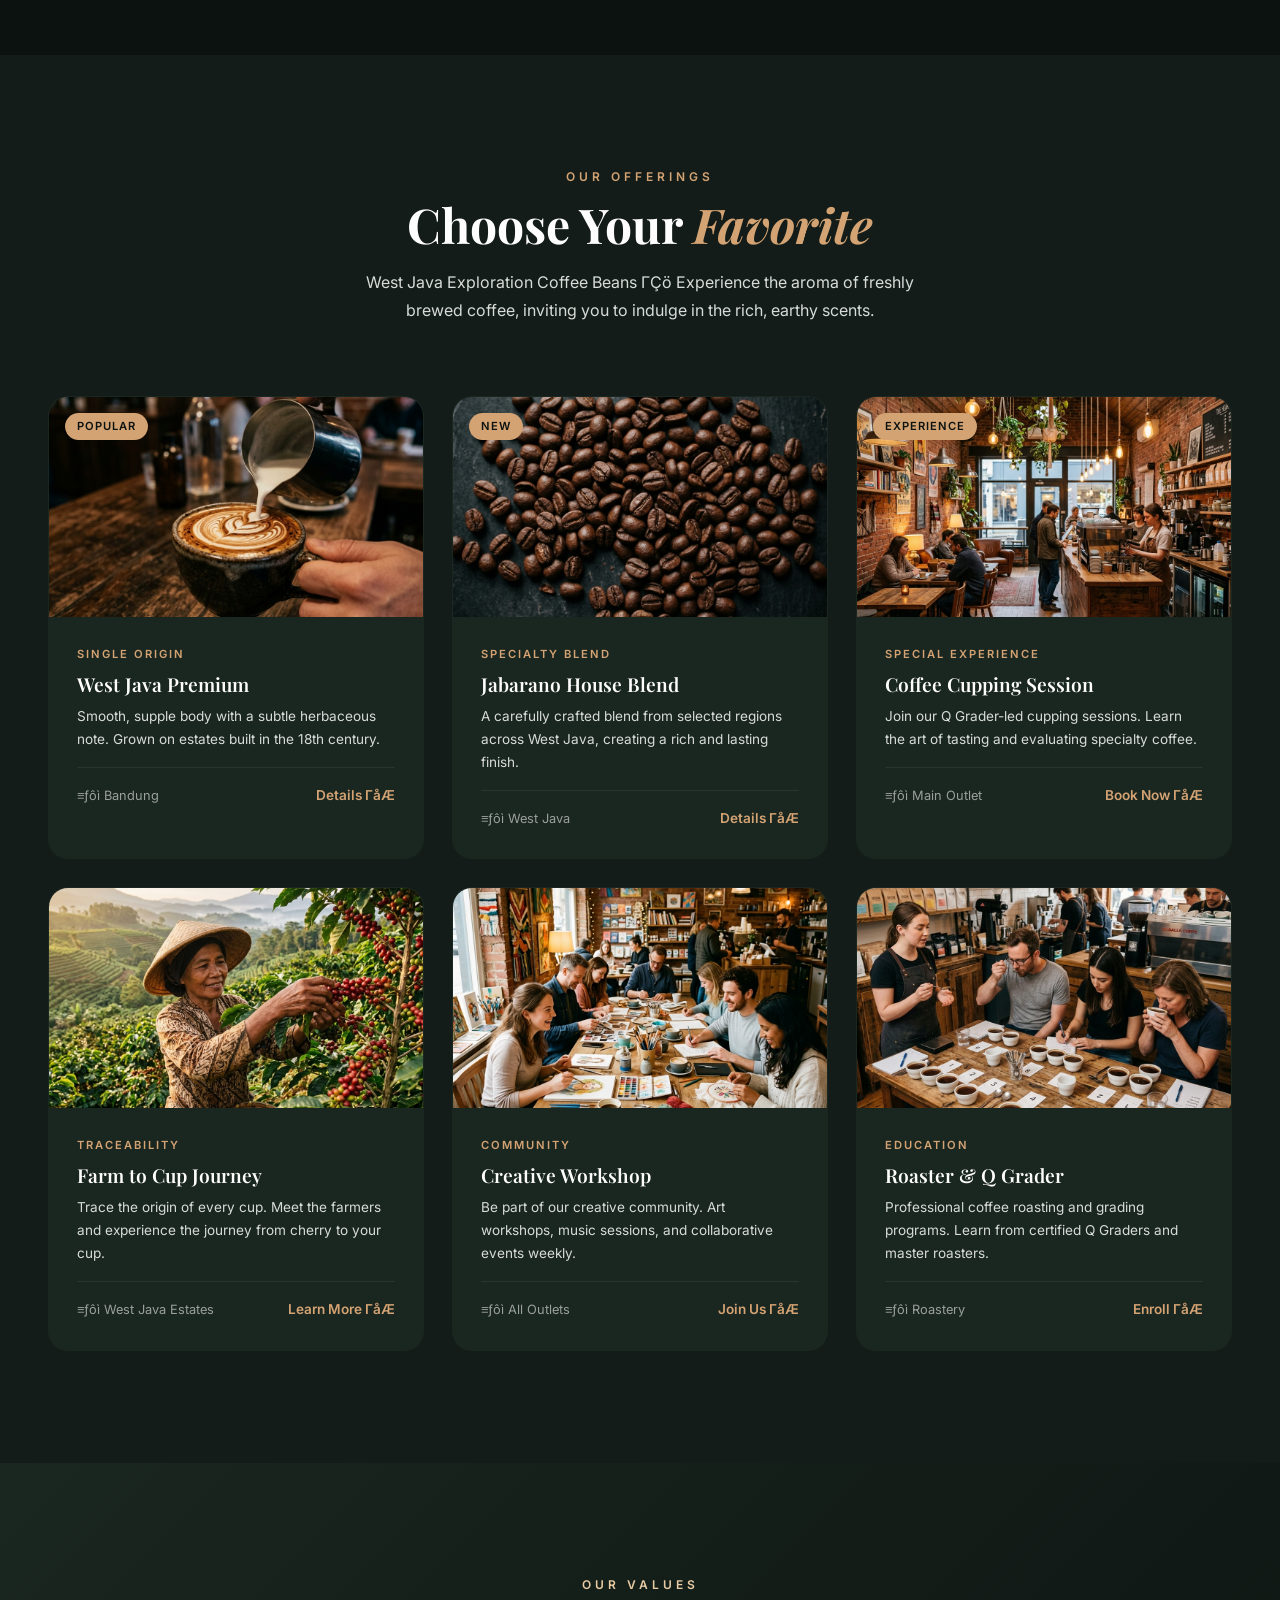
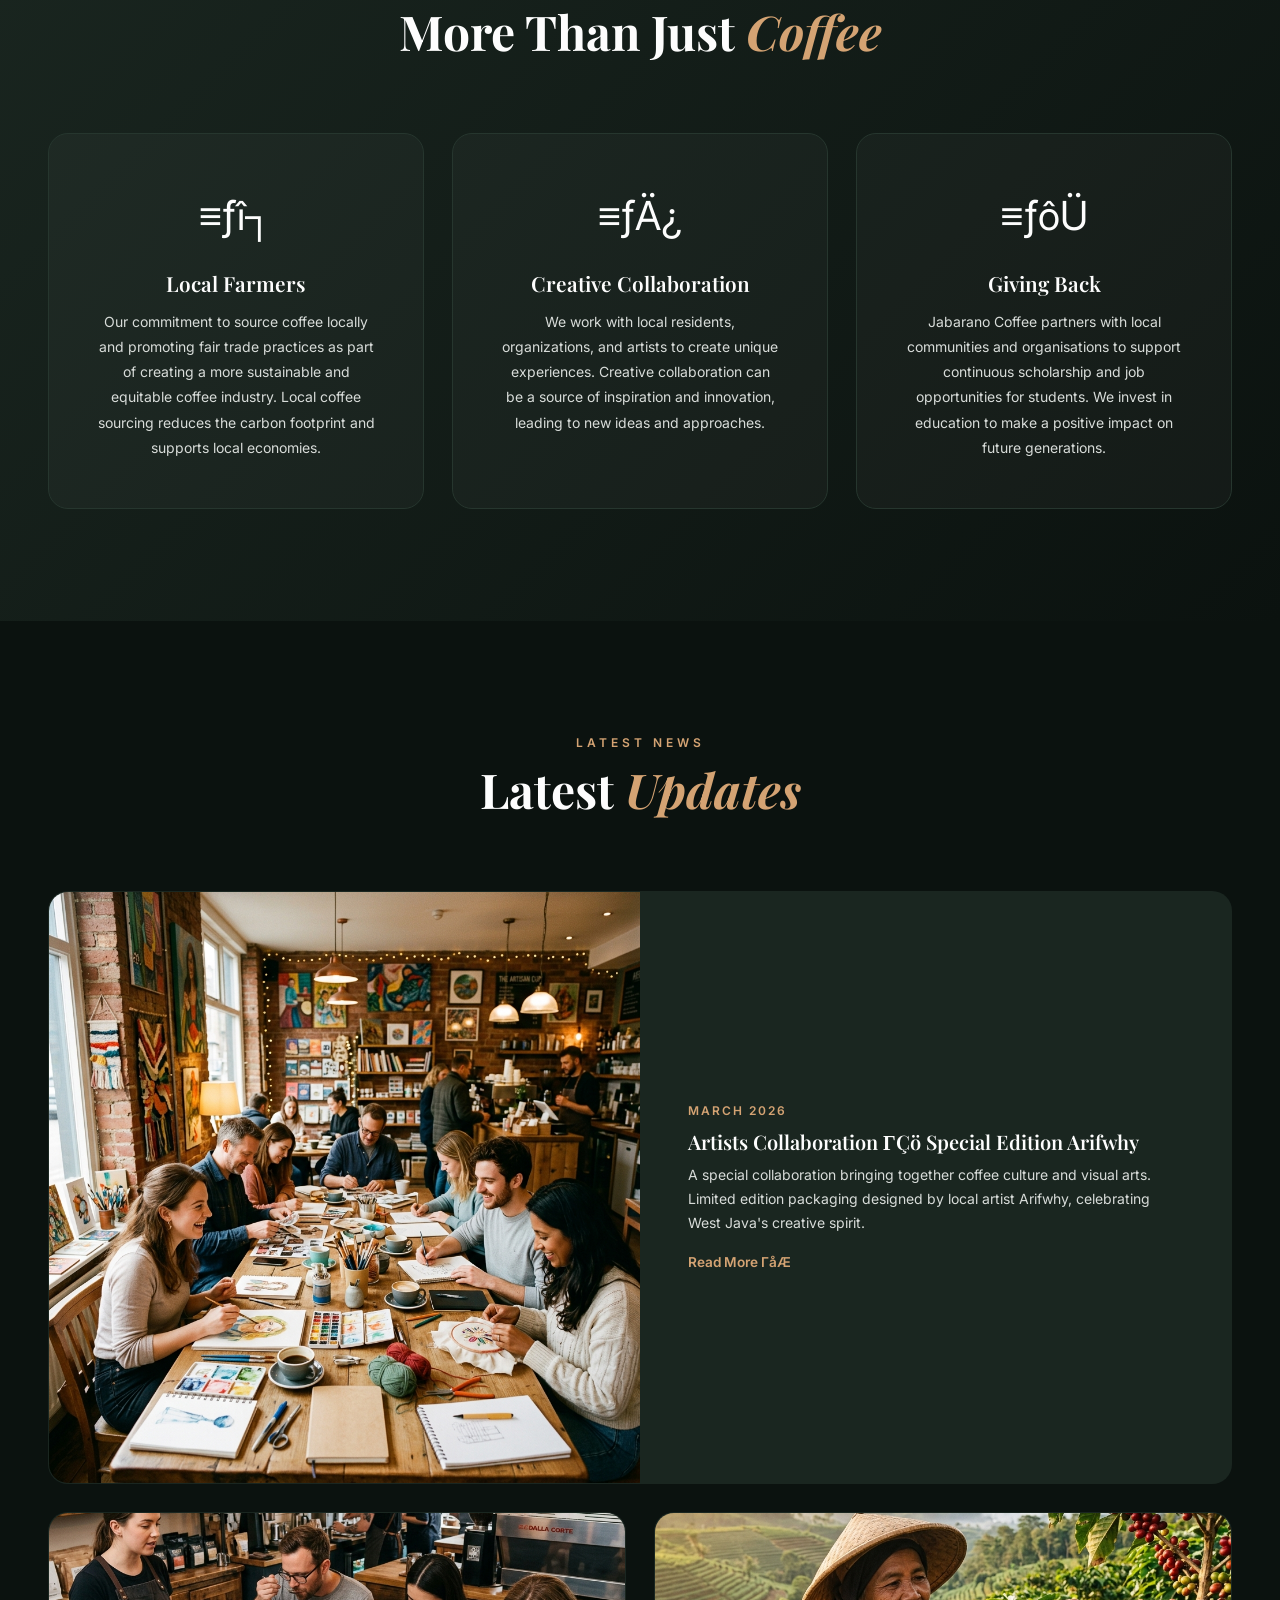
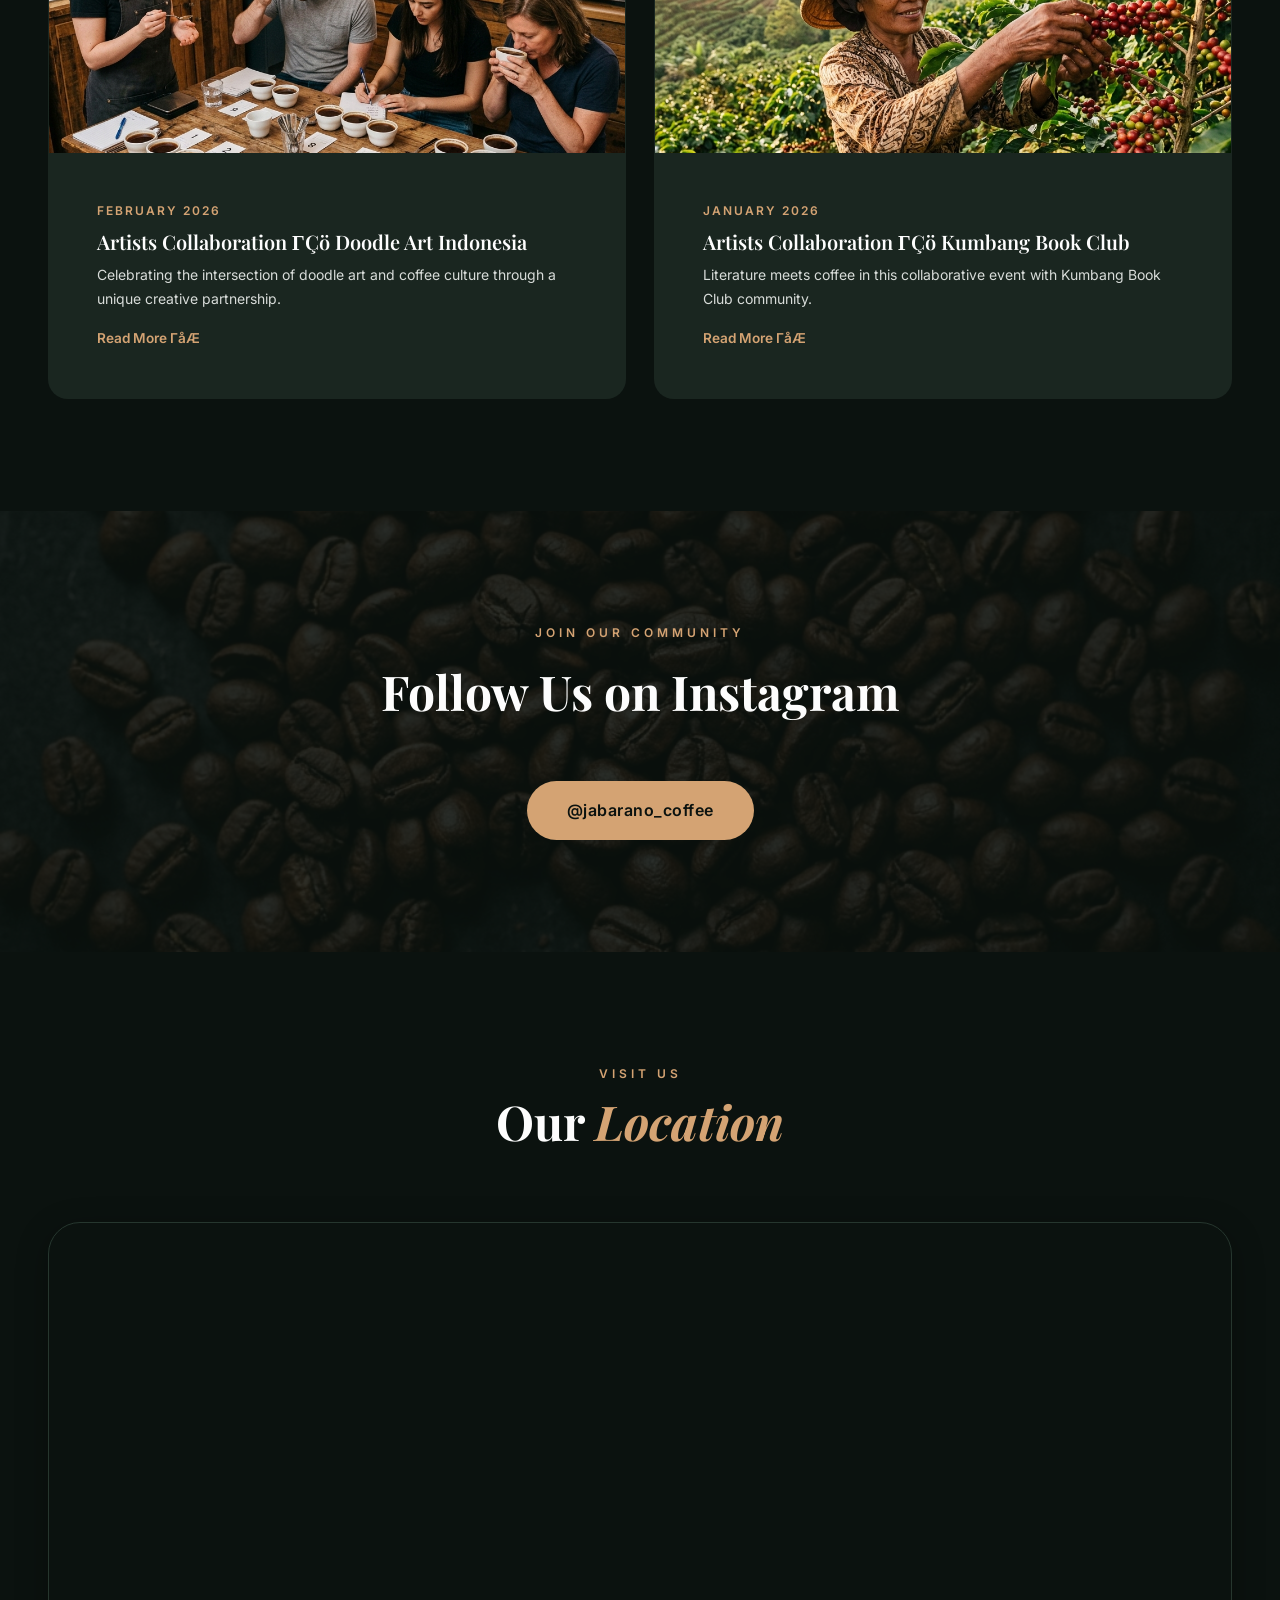
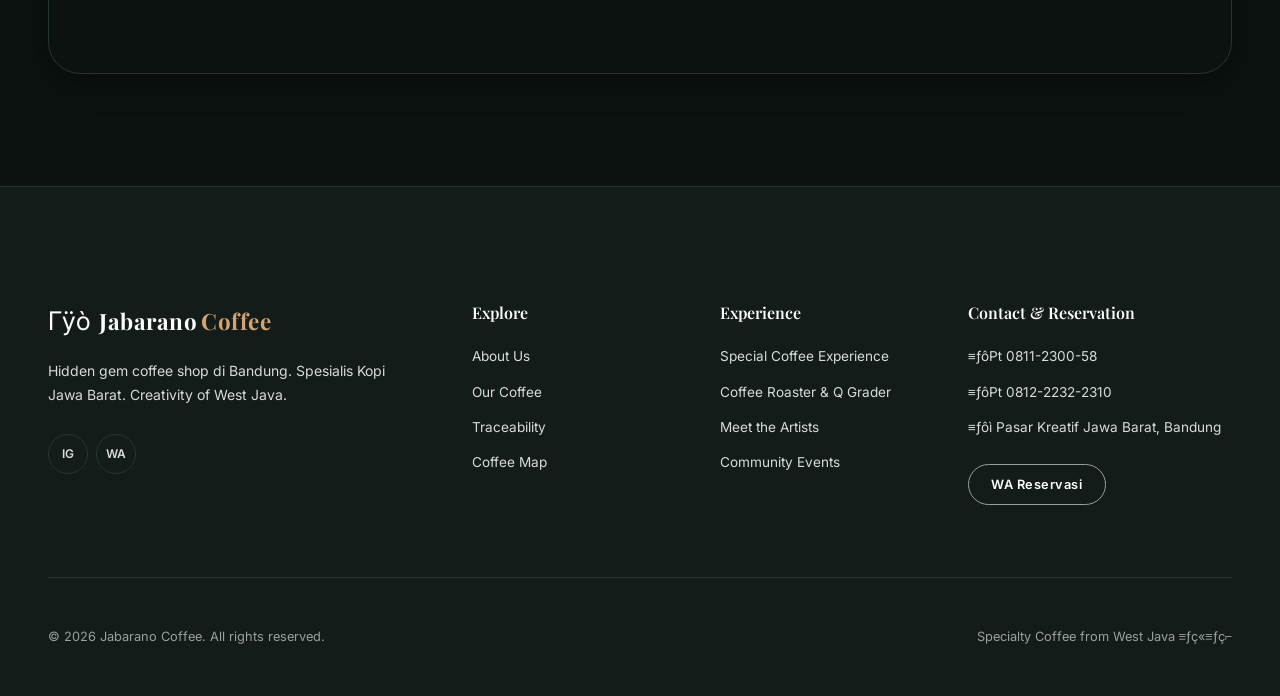
==== commit daf76b9b: "update" ====
--- a/index-en.html
+++ b/index-en.html
@@ -12,11 +12,11 @@
 </head>
 <body>
 
-    <!-- ========== NAVBAR (Flexbox) ========== -->
+
     <nav class="navbar" id="navbar">
         <div class="nav-container">
             <a href="#" class="nav-logo">
-                <span class="logo-icon">Γÿò</span>
+                <span class="logo-icon">☕</span>
                 <span class="logo-text">Jabarano<span class="logo-accent">Coffee</span></span>
             </a>
 
